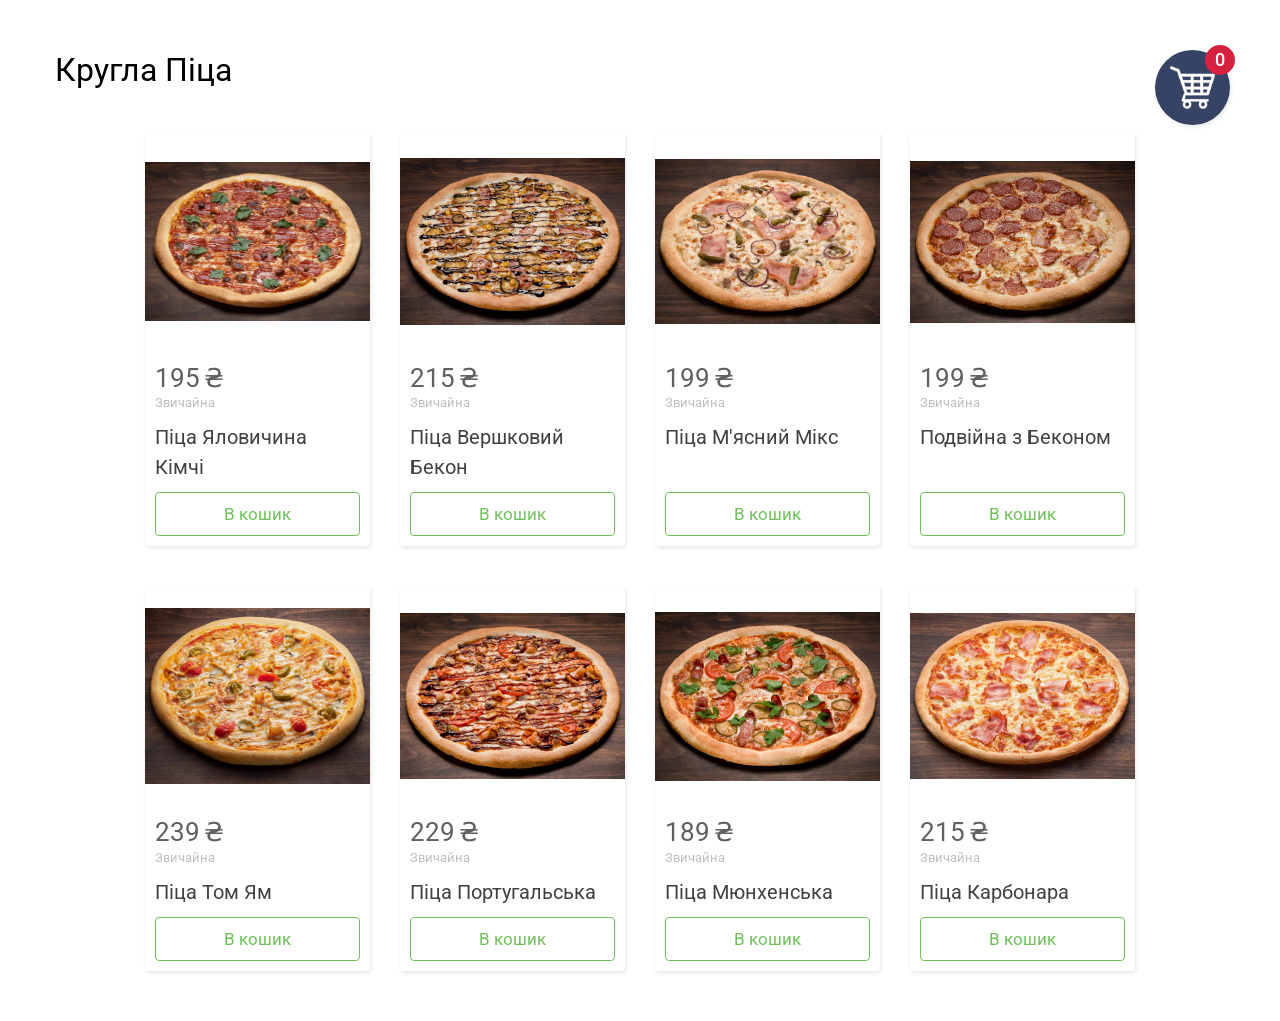
==== Pizza.html @ d42048a6 "renamed" ====
<!DOCTYPE html>
<html lang="en">

<head>
  <meta charset="UTF-8" />
  <meta http-equiv="X-UA-Compatible" content="IE=edge" />
  <meta name="viewport" content="width=device-width, initial-scale=1.0" />
  <link rel="stylesheet" href="./styles/css/main.css" />
  <title>Ресторан</title>
</head>

<body>
  <section class="product">
    <div class="product__info">
      <div class="container">
        <h1 class="product__title">Кругла Піца</h1>

      </div>
    </div>
    <div class="cards">
      <div class="card">
        <div class="card__top">
          <a href="#" class="card__image">
            <img src="./images/BEEF_PIZZA_WITH_KIMCHI.jpg" alt="BEEF PIZZA WITH KIMCHI" />
          </a>

        </div>
        <div class="card__bottom">
          <div class="card__prices">
            <div class="card__price card__price--common">195</div>
          </div>
          <a href="#" class="card__title">
            Піца Яловичина Кімчі
          </a>
          <button class="card__add">В кошик</button>
        </div>
      </div>
      <div class="card">
        <div class="card__top">
          <a href="#" class="card__image">
            <img src="./images/CREAMY_BACON_PIZZA.jpg" alt="CREAMY BACON PIZZA" />
          </a>

        </div>
        <div class="card__bottom">
          <div class="card__prices">
            <div class="card__price card__price--common">215</div>
          </div>
          <a href="#" class="card__title">
            Піца Вершковий Бекон
          </a>
          <button class="card__add">В кошик</button>
        </div>
      </div>
      <div class="card">
        <div class="card__top">
          <a href="#" class="card__image">
            <img src="./images/PIZZA_MEAT_MIX.jpg" alt="PIZZA MEAT MIX" />
          </a>

        </div>
        <div class="card__bottom">
          <div class="card__prices">
            <div class="card__price card__price--common">199</div>
          </div>
          <a href="#" class="card__title">
            Піца М'ясний Мікс
          </a>
          <button class="card__add">В кошик</button>
        </div>
      </div>
      <div class="card">
        <div class="card__top">
          <a href="#" class="card__image">
            <img src="./images/DOUBLE_WITH_BACON.jpg" alt="DOUBLE WITH BACON" />
          </a>

        </div>
        <div class="card__bottom">
          <div class="card__prices">
            <div class="card__price card__price--common">199</div>
          </div>
          <a href="#" class="card__title">
            Подвійна з Беконом
          </a>
          <button class="card__add">В кошик</button>
        </div>
      </div>
      <div class="card">
        <div class="card__top">
          <a href="#" class="card__image">
            <img src="./images/TOM_YUM_PIZZA.jpg" alt="ПІЦА ТОМ ЯМ" />
          </a>
        </div>
        <div class="card__bottom">
          <div class="card__prices">
            <div class="card__price card__price--common">239</div>
          </div>
          <a href="#" class="card__title">
            Піца Том Ям
          </a>
          <button class="card__add">В кошик</button>
        </div>
      </div>
      <div class="card">
        <div class="card__top">
          <a href="#" class="card__image">
            <img src="./images/PORTUGUESE_PIZZA.jpg" alt="PORTUGUESE PIZZA" />
          </a>
        </div>
        <div class="card__bottom">
          <div class="card__prices">

            <div class="card__price card__price--common">229</div>
          </div>
          <a href="#" class="card__title">
            Піца Португальська</a>
          <button class="card__add">В кошик</button>
        </div>
      </div>
      <div class="card">
        <div class="card__top">
          <a href="#" class="card__image">
            <img src="./images/MUNICH_PIZZA.jpg" alt="MUNICH PIZZA" />
          </a>
        </div>
        <div class="card__bottom">
          <div class="card__prices">

            <div class="card__price card__price--common">189</div>
          </div>
          <a href="#" class="card__title">
            Піца Мюнхенська</a>
          <button class="card__add">В кошик</button>
        </div>
      </div>
      <div class="card">
        <div class="card__top">
          <a href="#" class="card__image">
            <img src="./images/PIZZA_CARBONARA.jpg" alt="PIZZA CARBONARA" />
          </a>
        </div>
        <div class="card__bottom">
          <div class="card__prices">

            <div class="card__price card__price--common">215</div>
          </div>
          <a href="#" class="card__title">
            Піца Карбонара</a>
          <button class="card__add">В кошик</button>
        </div>
      </div>
    </div>
  </section>
  <button class="cart" id="cart">
    <img class="cart__image" src="./images/cart.png" alt="Cart" srcset="" />
    <div class="cart__num" id="cart_num">0</div>
  </button>
  <div class="popup">
    <div class="popup__container" id="popup_container">
      <div class="popup__item">
        <h1 class="popup__title">Оформление заказа</h1>
      </div>
      <div class="popup__item" id="popup_product_list">
        <div class="popup__product">
          <div class="popup__product-wrap">
            <img src="./images/PIZZA_CARBONARA.jpg" alt="PIZZA CARBONARA" class="popup__product-image" />
            <h2 class="popup__product-title">
              Піца Карбонара
            </h2>
          </div>
          <div class="popup__product-wrap">
            <div class="popup__product-price">135</div>
            <button class="popup__product-delete">&#10006;</button>
          </div>
        </div>
      </div>
      <div class="popup__item">

        <div class="popup__cost">
          <h2 class="popup__cost-title">Итого</h2>
          <output class="popup__cost-value" id="popup_cost">0</output>
        </div>
      </div>
      <button class="popup__close" id="popup_close">&#10006;</button>
    </div>
  </div>
  <script src="./scripts/main.js"></script>


</body>

</html>
---- styles/css/main.css ----
@charset "UTF-8";
/*
    Remove all the styles of the "User-Agent-Stylesheet", except for the 'display' property
    - The "symbol *" part is to solve Firefox SVG sprite bug
 */
@import url("https://fonts.googleapis.com/css2?family=Roboto:ital,wght@0,100;0,300;0,400;0,500;0,700;0,900;1,100;1,300;1,400;1,500;1,700;1,900&display=swap");
@import url("https://fonts.googleapis.com/css2?family=Open+Sans:ital,wght@0,300;0,400;0,500;0,600;0,700;0,800;1,300;1,400;1,500;1,600;1,700;1,800&display=swap");

*:where(:not(html, iframe, canvas, img, svg, video, audio):not(svg *, symbol *)) {
  all: unset;
  display: revert;
}

a {
  font-size: 20px !important;
}

/* Preferred box-sizing value */
*,
*::before,
*::after {
  -webkit-box-sizing: border-box;
  box-sizing: border-box;
}

/* Reapply the pointer cursor for anchor tags */
a,
button {
  cursor: revert;
}

/* Remove list styles (bullets/numbers) */
ol,
ul,
menu {
  list-style: none;
}

/* For images to not be able to exceed their container */
img {
  max-inline-size: 100%;
  max-block-size: 100%;
}

/* removes spacing between cells in tables */
table {
  border-collapse: collapse;
}

/* Safari - solving issue when using user-select:none on the <body> text input doesn't working */
input,
textarea {
  user-select: auto;
}

/* revert the 'white-space' property for textarea elements on Safari */
textarea {
  white-space: revert;
}

/* minimum style to allow to style meter element */
meter {
  -webkit-appearance: revert;
  -moz-appearance: revert;
  appearance: revert;
}

/* preformatted text - use only for this feature */
pre {
  all: revert;
}

/* reset default text opacity of input placeholder */
::-webkit-input-placeholder {
  color: unset;
}

::-moz-placeholder {
  color: unset;
}

:-ms-input-placeholder {
  color: unset;
}

::-ms-input-placeholder {
  color: unset;
}

::placeholder {
  color: unset;
}

/* remove default dot (•) sign */
::marker {
  content: "";
}

/* fix the feature of 'hidden' attribute.
   display:revert; revert to element instead of attribute */
:where([hidden]) {
  display: none;
}

/* revert for bug in Chromium browsers
   - fix for the content editable attribute will work properly.
   - webkit-user-select: auto; added for Safari in case of using user-select:none on wrapper element*/
:where([contenteditable]:not([contenteditable=false])) {
  -moz-user-modify: read-write;
  -webkit-user-modify: read-write;
  overflow-wrap: break-word;
  line-break: after-white-space;
  user-select: auto;
}

/* apply back the draggable feature - exist only in Chromium and Safari */
:where([draggable=true]) {
  -webkit-user-drag: element;
}

/* Revert Modal native behavior */
:where(dialog:modal) {
  all: revert;
}

html {
  height: 100%;
}

body {
  display: -webkit-box;
  display: -ms-flexbox;
  display: flex;
  -webkit-box-orient: vertical;
  -webkit-box-direction: normal;
  -ms-flex-direction: column;
  flex-direction: column;
  font-family: "Roboto", sans-serif;
  font-size: 16px;
  line-height: 1.3;
  height: 100%;
}

header {
  -webkit-box-flex: 0;
  -ms-flex: 0 0 auto;
  flex: 0 0 auto;
}

main {
  -webkit-box-flex: 1;
  -ms-flex: 1 0 auto;
  flex: 1 0 auto;
}

footer {
  -webkit-box-flex: 0;
  -ms-flex: 0 0 auto;
  flex: 0 0 auto;

}

.container {
  width: 100%;
  max-width: 1200px;
  margin: 0 auto;
  padding: 0 15px;
}

.lock {
  overflow-y: hidden;
}

.reset {
  padding: 10px 20px;
  cursor: pointer;
}

.product {
  padding: 50px 0;
}

.product__info {
  margin-bottom: 40px;
}

.product__title {
  display: inline-block;
  font-size: 2rem;
  margin-right: 7px;
}

.cards {
  display: grid;
  grid-template-columns: repeat(auto-fill, 225px);
  width: 100%;
  max-width: 1000px;
  -webkit-box-pack: center;
  -ms-flex-pack: center;
  justify-content: center;
  justify-items: center;
  -webkit-column-gap: 30px;
  -moz-column-gap: 30px;
  column-gap: 30px;
  row-gap: 40px;
  margin: 0 auto;
}

.card {
  width: 225px;
  min-height: 350px;
  -webkit-box-shadow: 1px 2px 4px rgba(0, 0, 0, 0.1);
  box-shadow: 1px 2px 4px rgba(0, 0, 0, 0.1);
  display: -webkit-box;
  display: -ms-flexbox;
  display: flex;
  -webkit-box-orient: vertical;
  -webkit-box-direction: normal;
  -ms-flex-direction: column;
  flex-direction: column;
  border-radius: 4px;
  -webkit-transition: 0.2s;
  -o-transition: 0.2s;
  transition: 0.2s;
  position: relative;
}

.card .card__label {
  padding: 4px 8px;
  position: absolute;
  bottom: 10px;
  left: 10px;
  background: #ff6633;
  border-radius: 4px;
  font-weight: 400;
  font-size: 16px;
  color: #fff;
}

.card:hover {
  -webkit-box-shadow: 4px 8px 16px rgba(255, 102, 51, 0.2);
  box-shadow: 4px 8px 16px rgba(255, 102, 51, 0.2);
}

.card__top {
  -webkit-box-flex: 0;
  -ms-flex: 0 0 220px;
  flex: 0 0 220px;
  position: relative;
  overflow: hidden;
}

.card__image {
  display: block;
  position: absolute;
  top: 0;
  left: 0;
  width: 100%;
  height: 100%;
}

.card__image>img {
  width: 100%;
  height: 100%;
  -o-object-fit: contain;
  object-fit: contain;
  -webkit-transition: 0.2s;
  -o-transition: 0.2s;
  transition: 0.2s;
}

.card__image:hover>img {
  -webkit-transform: scale(1.1);
  -ms-transform: scale(1.1);
  transform: scale(1.1);
}

.card__bottom {
  display: -webkit-box;
  display: -ms-flexbox;
  display: flex;
  -webkit-box-orient: vertical;
  -webkit-box-direction: normal;
  -ms-flex-direction: column;
  flex-direction: column;
  -webkit-box-flex: 1;
  -ms-flex: 1 0 auto;
  flex: 1 0 auto;
  padding: 10px;
}

.card__prices {
  display: -webkit-box;
  display: -ms-flexbox;
  display: flex;
  margin-bottom: 10px;
}

.card__price {
  -webkit-box-flex: 0;
  -ms-flex: 0 0 50%;
  flex: 0 0 50%;
  font-size: 25px;
}

.card__price:after {
  content: "₴";
  margin-left: 4px;
  position: relative;
}



.card__price--common {
  font-weight: 400;
  font-size: 26px;
  color: #606060;
  display: -webkit-box;
  display: -ms-flexbox;
  display: flex;
  -ms-flex-wrap: wrap-reverse;
  flex-wrap: wrap-reverse;
  -webkit-box-pack: end;
  -ms-flex-pack: end;

}

.card__price--common::before {
  content: "Звичайна";
  font-weight: 400;
  font-size: 13px;
  color: #bfbfbf;
}

.card__title {
  display: block;
  margin-bottom: 10px;
  font-weight: 400;
  font-size: 17px;
  line-height: 150%;
  color: #414141;
}

.card__title:hover {
  color: #ff6633;
}

.card__add {
  display: block;
  width: 100%;
  font-weight: 400;
  font-size: 17px;
  color: #70c05b;
  padding: 10px;
  text-align: center;
  border: 1px solid #70c05b;
  border-radius: 4px;
  cursor: pointer;
  -webkit-transition: 0.2s;
  -o-transition: 0.2s;
  transition: 0.2s;
  margin-top: auto;
}

.card__add:hover {
  border: 1px solid #ff6633;
  background-color: #ff6633;
  color: #fff;
}

.cart {
  width: 75px;
  height: 75px;
  border-radius: 50%;
  background-color: #364364;
  -webkit-transition: 0.1s;
  -o-transition: 0.1s;
  transition: 0.1s;
  cursor: pointer;
  position: fixed;
  top: 50px;
  right: 50px;
  display: -webkit-box;
  display: -ms-flexbox;
  display: flex;
  -webkit-box-pack: center;
  -ms-flex-pack: center;
  justify-content: center;
  -webkit-box-align: center;
  -ms-flex-align: center;
  align-items: center;
  -o-object-fit: contain;
  object-fit: contain;
  padding: 15px;
  -webkit-box-shadow: 1px 2px 4px rgba(0, 0, 0, 0.1);
  box-shadow: 1px 2px 4px rgba(0, 0, 0, 0.1);
}

.cart:hover {
  -webkit-transform: scale(1.1);
  -ms-transform: scale(1.1);
  transform: scale(1.1);
}

.cart__num {
  position: absolute;
  background-color: #d62240;
  width: 30px;
  height: 30px;
  border-radius: 50%;
  display: -webkit-box;
  display: -ms-flexbox;
  display: flex;
  -webkit-box-pack: center;
  -ms-flex-pack: center;
  justify-content: center;
  -webkit-box-align: center;
  -ms-flex-align: center;
  align-items: center;
  color: #fff;
  font-size: 18px;
  font-weight: 500;
  top: -5px;
  right: -5px;
}

.popup {
  position: fixed;
  top: 0;
  left: 0;
  background-color: rgba(0, 0, 0, 0.33);
  z-index: 10;
  width: 100%;
  height: 100%;
  display: none;
  -webkit-box-pack: center;
  -ms-flex-pack: center;
  justify-content: center;
  -webkit-box-align: center;
  -ms-flex-align: center;
  align-items: center;
  -webkit-user-select: none;
  -moz-user-select: none;
  -ms-user-select: none;
  user-select: none;
  overflow-y: scroll;
}

.popup__container {
  display: -webkit-box;
  display: -ms-flexbox;
  display: flex;
  -webkit-box-orient: vertical;
  -webkit-box-direction: normal;
  -ms-flex-direction: column;
  flex-direction: column;
  -webkit-box-pack: justify;
  -ms-flex-pack: justify;
  justify-content: space-between;
  width: 100%;
  max-width: 800px;
  min-height: 300px;
  background-color: #fff;
  -webkit-box-shadow: 1px 2px 4px rgba(0, 0, 0, 0.1);
  box-shadow: 1px 2px 4px rgba(0, 0, 0, 0.1);
  border-radius: 4px;
  position: relative;
}

.popup__item {
  border-bottom: 1px solid #ddd;
  padding: 20px;
}

.popup__item:last-of-type {
  border-bottom: none;
}

.popup__title {
  font-size: 20px;
}

.popup__product {
  display: -webkit-box;
  display: -ms-flexbox;
  display: flex;
  -webkit-box-align: center;
  -ms-flex-align: center;
  align-items: center;
  -webkit-box-pack: justify;
  -ms-flex-pack: justify;
  justify-content: space-between;
  margin-bottom: 20px;
}

.popup__product-wrap {
  display: -webkit-box;
  display: -ms-flexbox;
  display: flex;
  -webkit-box-align: center;
  -ms-flex-align: center;
  align-items: center;
}

.popup__product-image {
  width: 100px;
  height: 100px;
  -o-object-fit: contain;
  object-fit: contain;
  margin-right: 10px;
}

.popup__product-title {
  max-width: 300px;
  font-weight: 500;
}

.popup__product-price {
  font-size: 18px;
  margin-right: 15px;
}

.popup__product-delete {
  font-size: 12px;
  padding: 5px;
  cursor: pointer;
  color: #d62240;
}

.popup__cost {
  display: -webkit-box;
  display: -ms-flexbox;
  display: flex;
  -webkit-box-align: center;
  -ms-flex-align: center;
  align-items: center;
  -webkit-box-pack: end;
  -ms-flex-pack: end;
  justify-content: flex-end;
  margin-bottom: 5px;
}

.popup__cost-title {
  margin-right: 15px;
  font-size: 20px;
  color: #364364;
  text-align: right;
}

.popup__cost-value {
  font-size: 20px;
}

.popup__close {
  position: absolute;
  cursor: pointer;
  top: 0;
  right: 0;
  padding: 20px;
  color: rgba(54, 67, 100, 0.7);
  font-size: 20px;
}

.popup__close:hover {
  color: rgb(54, 67, 100);
}

.popup--open {
  display: -webkit-box;
  display: -ms-flexbox;
  display: flex;
}
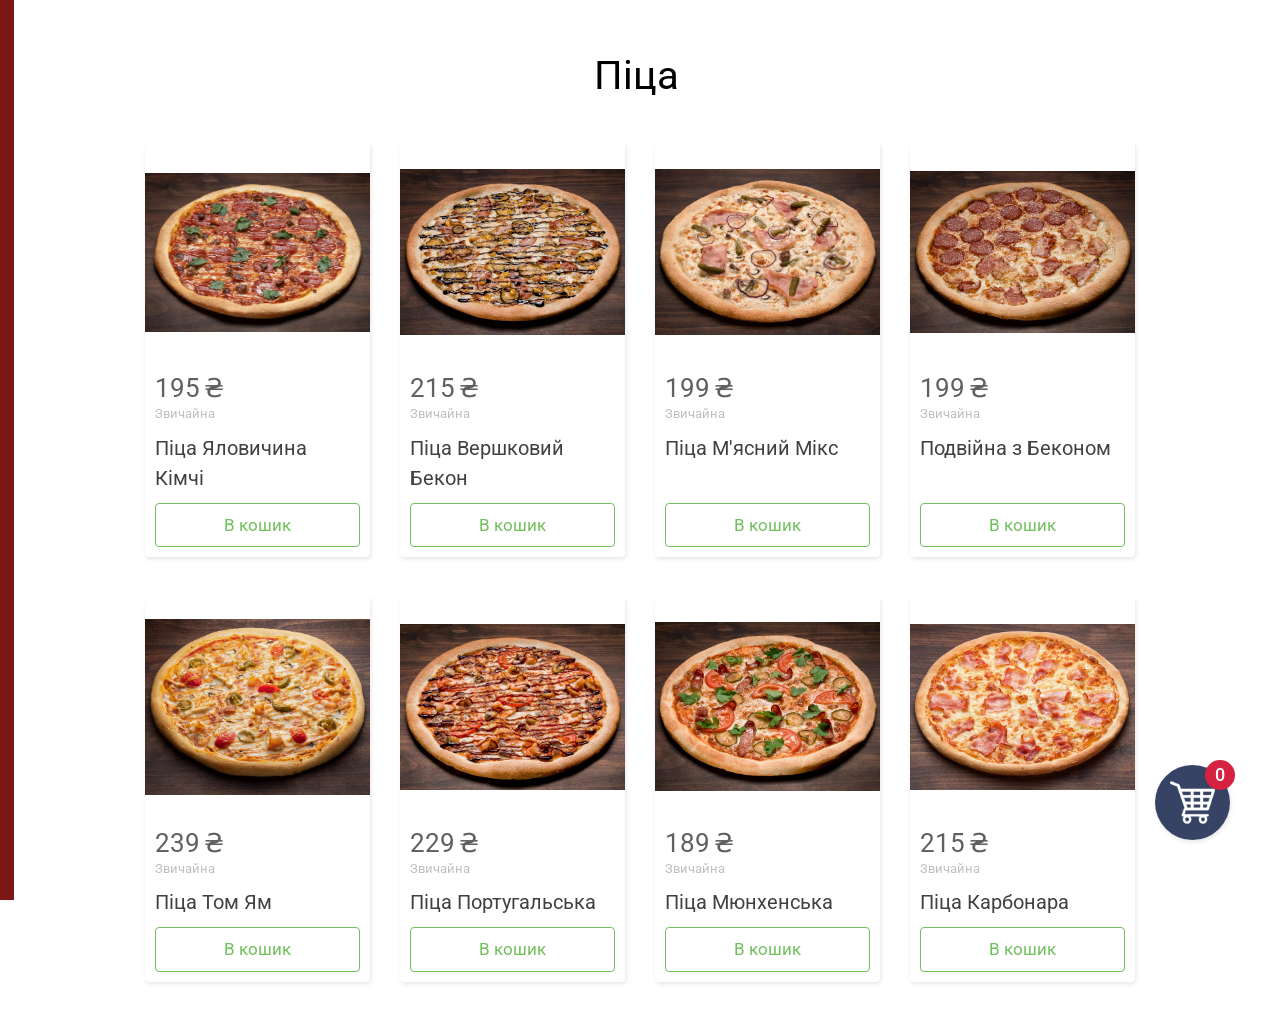
==== commit 168f2b54: "changes" ====
--- a/Pizza.html
+++ b/Pizza.html
@@ -10,10 +10,27 @@
 </head>
 
 <body>
+  <div class="menu">
+    <div class="title">
+      <h1>Меню</h1>
+    </div>
+    <div class="list_menu">
+      <ul>
+        <li><a href="Pizza.html"> <img src="./images/PIZZA_LOGO.png" alt=""> Піци</a></li>
+        <li><a href="Sushi.html"> <img src="./images/SUSHI_LOGO.png" alt=""> Суші</a></li>
+        <li><a href="Drinks.html"> <img src="./images/DRINK_LOGO.png" alt=""> Напої</a></li>
+        <li><a href="Shaurma.html"> <img src="./images/SHAURMA_LOGO.png" alt=""> Шаурма</a></li>
+      </ul>
+    </div>
+
+  </div>
+
+  <!--  -->
+  <!--  -->
   <section class="product">
     <div class="product__info">
       <div class="container">
-        <h1 class="product__title">Кругла Піца</h1>
+        <h1 class="product__title">Піца</h1>
 
       </div>
     </div>
--- a/styles/css/main.css
+++ b/styles/css/main.css
@@ -13,6 +13,74 @@
 
 a {
   font-size: 20px !important;
+}
+
+* {
+  margin: 0;
+  padding: 0;
+  box-sizing: border-box;
+  list-style: none;
+  text-decoration: none;
+}
+
+.title h1 {
+  font-family: Arial, "Helvetica Neue", Helvetica, sans-serif;
+  text-align: center;
+  font-size: 55px;
+  color: #fcfffc;
+  margin-bottom: 50px;
+}
+
+.list_menu a {
+  font-family: Arial, "Helvetica Neue", Helvetica, sans-serif;
+  font-size: 35px !important;
+  color: #fcfffc;
+  border-left: 5px solid #F5B7C7;
+  transition: 0.2s ease;
+  padding-left: 5px;
+
+}
+
+.list_menu a:hover {
+  border-left: 2px solid #F5B7C7;
+  transition: 0.2s ease;
+  padding-left: 10px;
+}
+
+.list_menu li {
+  margin: 20px 0;
+}
+
+.list_menu img {
+  width: 45px;
+  height: 45px;
+}
+
+.list_menu {
+  margin-bottom: 50px;
+}
+
+.menu {
+  width: 235px;
+  padding: 25vh 10px;
+  background: rgba(20, 20, 20, 0.5);
+  height: 100vh;
+  border-right: 15px solid #7b1717;
+
+  position: fixed;
+  left: -221px;
+  transition: 0.4s ease;
+}
+
+.menu:hover {
+  left: 0;
+  transition: 0.5s ease;
+}
+
+.content {
+  width: 100vw;
+  height: 100vh;
+  overflow: hidden;
 }
 
 /* Preferred box-sizing value */
@@ -185,8 +253,8 @@
 }
 
 .product__title {
-  display: inline-block;
-  font-size: 2rem;
+  text-align: center;
+  font-size: 2.5rem;
   margin-right: 7px;
 }
 
@@ -378,7 +446,7 @@
   transition: 0.1s;
   cursor: pointer;
   position: fixed;
-  top: 50px;
+  top: 85%;
   right: 50px;
   display: -webkit-box;
   display: -ms-flexbox;
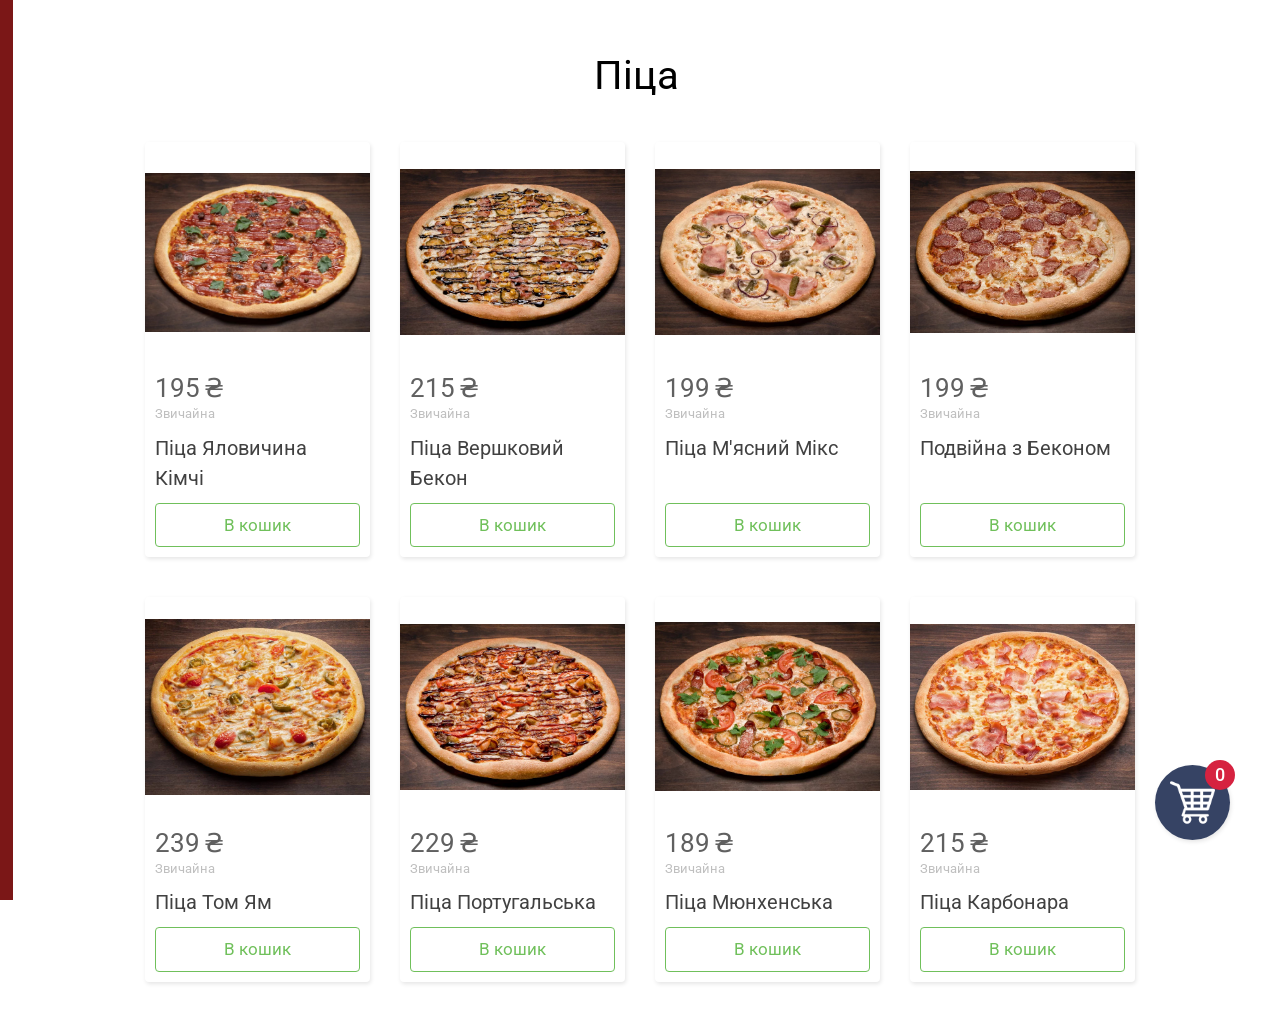
==== commit 45489172: "microfix" ====
--- a/Pizza.html
+++ b/Pizza.html
@@ -176,7 +176,7 @@
   <div class="popup">
     <div class="popup__container" id="popup_container">
       <div class="popup__item">
-        <h1 class="popup__title">Оформление заказа</h1>
+        <h1 class="popup__title">Оформлення заказу</h1>
       </div>
       <div class="popup__item" id="popup_product_list">
         <div class="popup__product">
@@ -195,9 +195,11 @@
       <div class="popup__item">
 
         <div class="popup__cost">
-          <h2 class="popup__cost-title">Итого</h2>
+          <h2 class="popup__cost-title">Разом</h2>
           <output class="popup__cost-value" id="popup_cost">0</output>
         </div>
+        <button class="card__add1">Оформити замовлення</button>
+
       </div>
       <button class="popup__close" id="popup_close">&#10006;</button>
     </div>
--- a/styles/css/main.css
+++ b/styles/css/main.css
@@ -61,14 +61,14 @@
 }
 
 .menu {
-  width: 235px;
+  width: 16%;
   padding: 25vh 10px;
   background: rgba(20, 20, 20, 0.5);
   height: 100vh;
   border-right: 15px solid #7b1717;
 
   position: fixed;
-  left: -221px;
+  left: -15%;
   transition: 0.4s ease;
 }
 
@@ -411,6 +411,23 @@
 
 .card__title:hover {
   color: #ff6633;
+}
+
+.card__add1 {
+  display: block;
+  width: 100%;
+  font-weight: 400;
+  font-size: 17px;
+  color: #70c05b;
+  padding: 10px;
+  text-align: center;
+  border: 1px solid #70c05b;
+  border-radius: 4px;
+  cursor: pointer;
+  -webkit-transition: 0.2s;
+  -o-transition: 0.2s;
+  transition: 0.2s;
+  margin-top: auto;
 }
 
 .card__add {
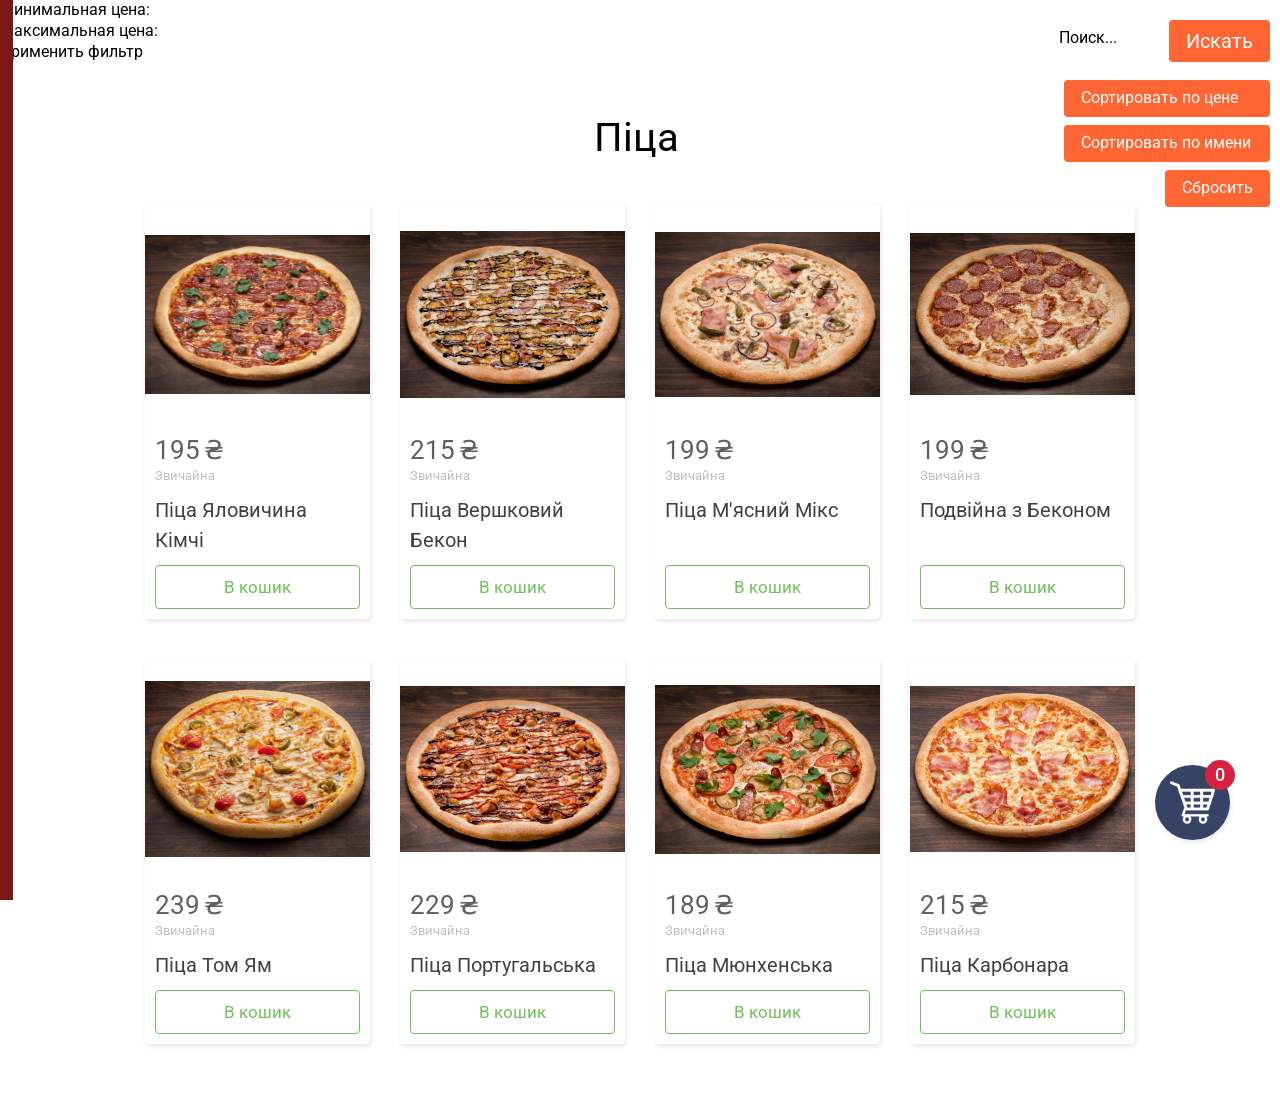
==== commit 67cb3aeb: "xd" ====
--- a/Pizza.html
+++ b/Pizza.html
@@ -27,6 +27,20 @@
 
   <!--  -->
   <!--  -->
+  <input type="text" id="searchInput" placeholder="Поиск...">
+  <button id="searchButton">Искать</button>
+
+  <button id="sortByNameButton">Сортировать по имени</button>
+  <button id="sortByPriceButton">Сортировать по цене</button>
+  <label for="minPrice">Минимальная цена:</label>
+  <input type="number" id="minPrice" placeholder="Мин. цена">
+
+  <label for="maxPrice">Максимальная цена:</label>
+  <input type="number" id="maxPrice" placeholder="Макс. цена">
+
+  <button id="applyFilterButton">Применить фильтр</button>
+
+  <button id="resetSearch">Сбросить</button>
   <section class="product">
     <div class="product__info">
       <div class="container">
--- a/styles/css/main.css
+++ b/styles/css/main.css
@@ -49,6 +49,11 @@
 
 .list_menu li {
   margin: 20px 0;
+}
+
+.card__image {
+  width: 225px;
+  height: 220px;
 }
 
 .list_menu img {
@@ -311,6 +316,7 @@
 }
 
 .card__top {
+  height: 220px;
   -webkit-box-flex: 0;
   -ms-flex: 0 0 220px;
   flex: 0 0 220px;
@@ -318,8 +324,24 @@
   overflow: hidden;
 }
 
+.card__bottom {
+  display: -webkit-box;
+  display: -ms-flexbox;
+  display: flex;
+  -webkit-box-orient: vertical;
+  -webkit-box-direction: normal;
+  -ms-flex-direction: column;
+  flex-direction: column;
+  -webkit-box-flex: 1;
+  -ms-flex: 1 0 auto;
+  flex: 1 0 auto;
+  padding: 10px;
+
+}
+
 .card__image {
   display: block;
+
   position: absolute;
   top: 0;
   left: 0;
@@ -343,19 +365,7 @@
   transform: scale(1.1);
 }
 
-.card__bottom {
-  display: -webkit-box;
-  display: -ms-flexbox;
-  display: flex;
-  -webkit-box-orient: vertical;
-  -webkit-box-direction: normal;
-  -ms-flex-direction: column;
-  flex-direction: column;
-  -webkit-box-flex: 1;
-  -ms-flex: 1 0 auto;
-  flex: 1 0 auto;
-  padding: 10px;
-}
+
 
 .card__prices {
   display: -webkit-box;
@@ -654,4 +664,118 @@
   display: -webkit-box;
   display: -ms-flexbox;
   display: flex;
+}
+
+header {
+  position: relative;
+}
+
+#searchInput,
+#searchButton,
+#resetSearch,
+#sortByNameButton,
+#sortByPriceButton {
+  position: absolute;
+  right: 10px;
+}
+
+#searchInput {
+  padding: 8px;
+  top: 20px;
+  font-size: 16px;
+}
+
+#searchButton,
+#sortByNameButton,
+#sortByPriceButton,
+#resetSearch {
+  cursor: pointer;
+  background-color: #ff6633;
+  color: #fff;
+  border: none;
+  border-radius: 4px;
+  margin-left: 5px;
+}
+
+#searchButton {
+  top: 20px;
+  padding: 8px 17px;
+  font-size: 20px;
+}
+
+#sortByPriceButton {
+  top: 30px;
+}
+
+#sortByNameButton {
+  top: 75px;
+}
+
+#resetSearch {
+  top: 120px;
+  margin-top: 50px;
+  padding: 8px 17px;
+  font-size: 16px;
+}
+
+#sortByNameButton,
+#sortByPriceButton {
+  width: 206px;
+  margin-top: 50px;
+  padding: 8px 17px;
+  font-size: 16px;
+}
+
+.popup__product-wrap {
+  display: flex;
+  align-items: center;
+}
+
+
+.filter-container {
+  position: fixed;
+  top: 20px;
+  right: 20px;
+  background-color: #ffffff;
+  padding: 10px;
+  border: 1px solid #dddddd;
+  border-radius: 4px;
+  box-shadow: 0 0 10px rgba(0, 0, 0, 0.1);
+  z-index: 1;
+}
+
+.filter-container label,
+.filter-container input,
+.filter-container button {
+  display: block;
+  margin-bottom: 10px;
+}
+
+
+
+/* Add these styles at the end of your CSS file */
+
+#minPriceLabel,
+#minPrice,
+#maxPriceLabel,
+#maxPrice {
+  position: absolute;
+  padding: 20px;
+  right: 10px;
+}
+
+#minPriceLabel {
+  top: 210px;
+}
+
+#minPrice {
+  top: 230px;
+}
+
+#maxPriceLabel {
+  top: 250px;
+}
+
+#maxPrice {
+  top: 270px;
 }
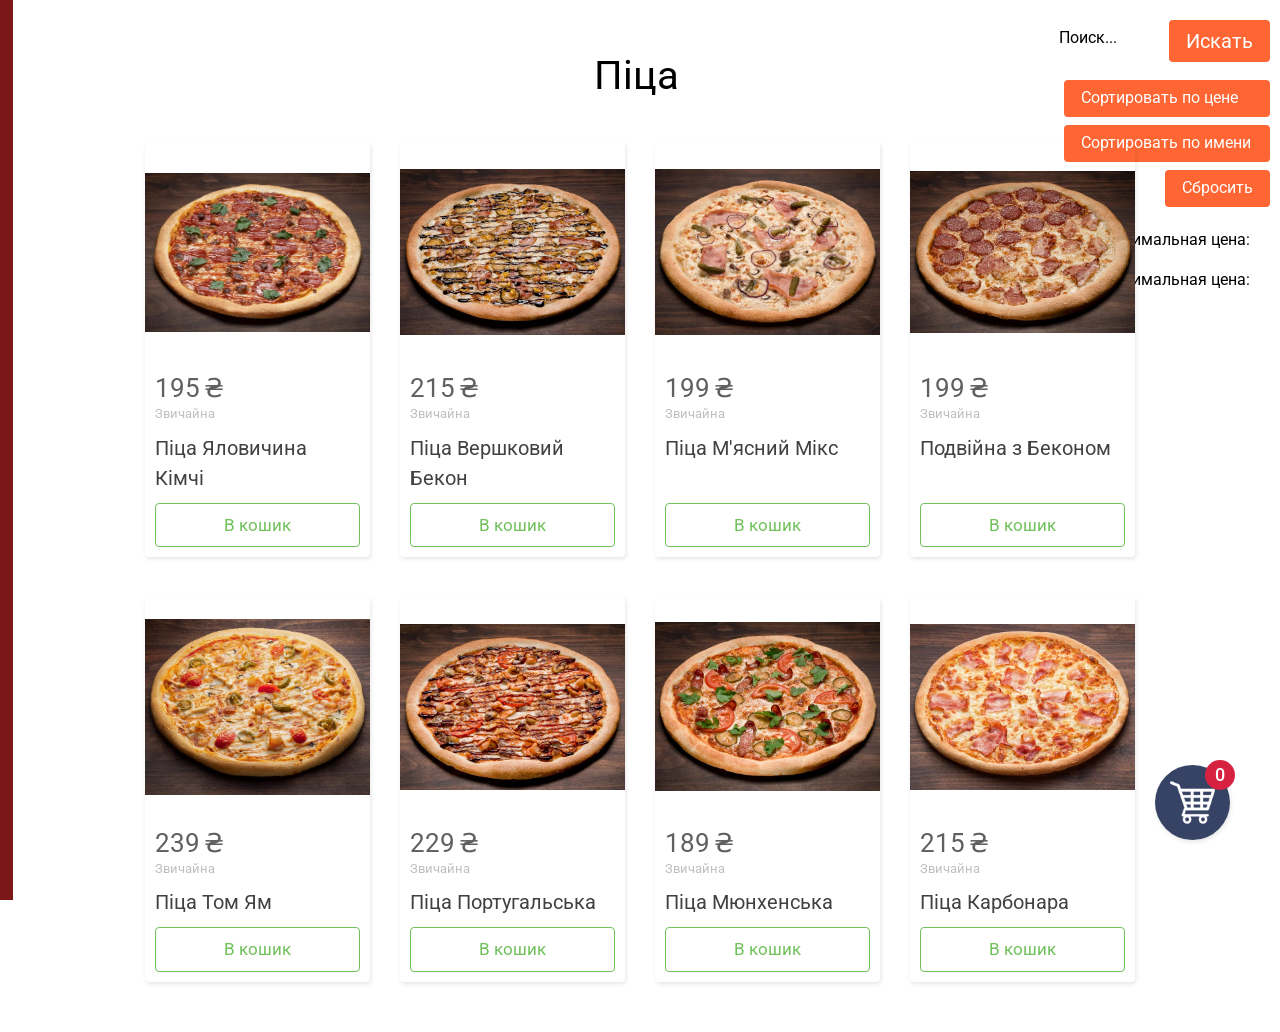
==== commit 93d1327d: "upgrade" ====
--- a/Pizza.html
+++ b/Pizza.html
@@ -32,14 +32,11 @@
 
   <button id="sortByNameButton">Сортировать по имени</button>
   <button id="sortByPriceButton">Сортировать по цене</button>
-  <label for="minPrice">Минимальная цена:</label>
+  <label id="minPriceLabel">Минимальная цена:</label>
   <input type="number" id="minPrice" placeholder="Мин. цена">
 
-  <label for="maxPrice">Максимальная цена:</label>
+  <label id="maxPriceLabel">Максимальная цена:</label>
   <input type="number" id="maxPrice" placeholder="Макс. цена">
-
-  <button id="applyFilterButton">Применить фильтр</button>
-
   <button id="resetSearch">Сбросить</button>
   <section class="product">
     <div class="product__info">
